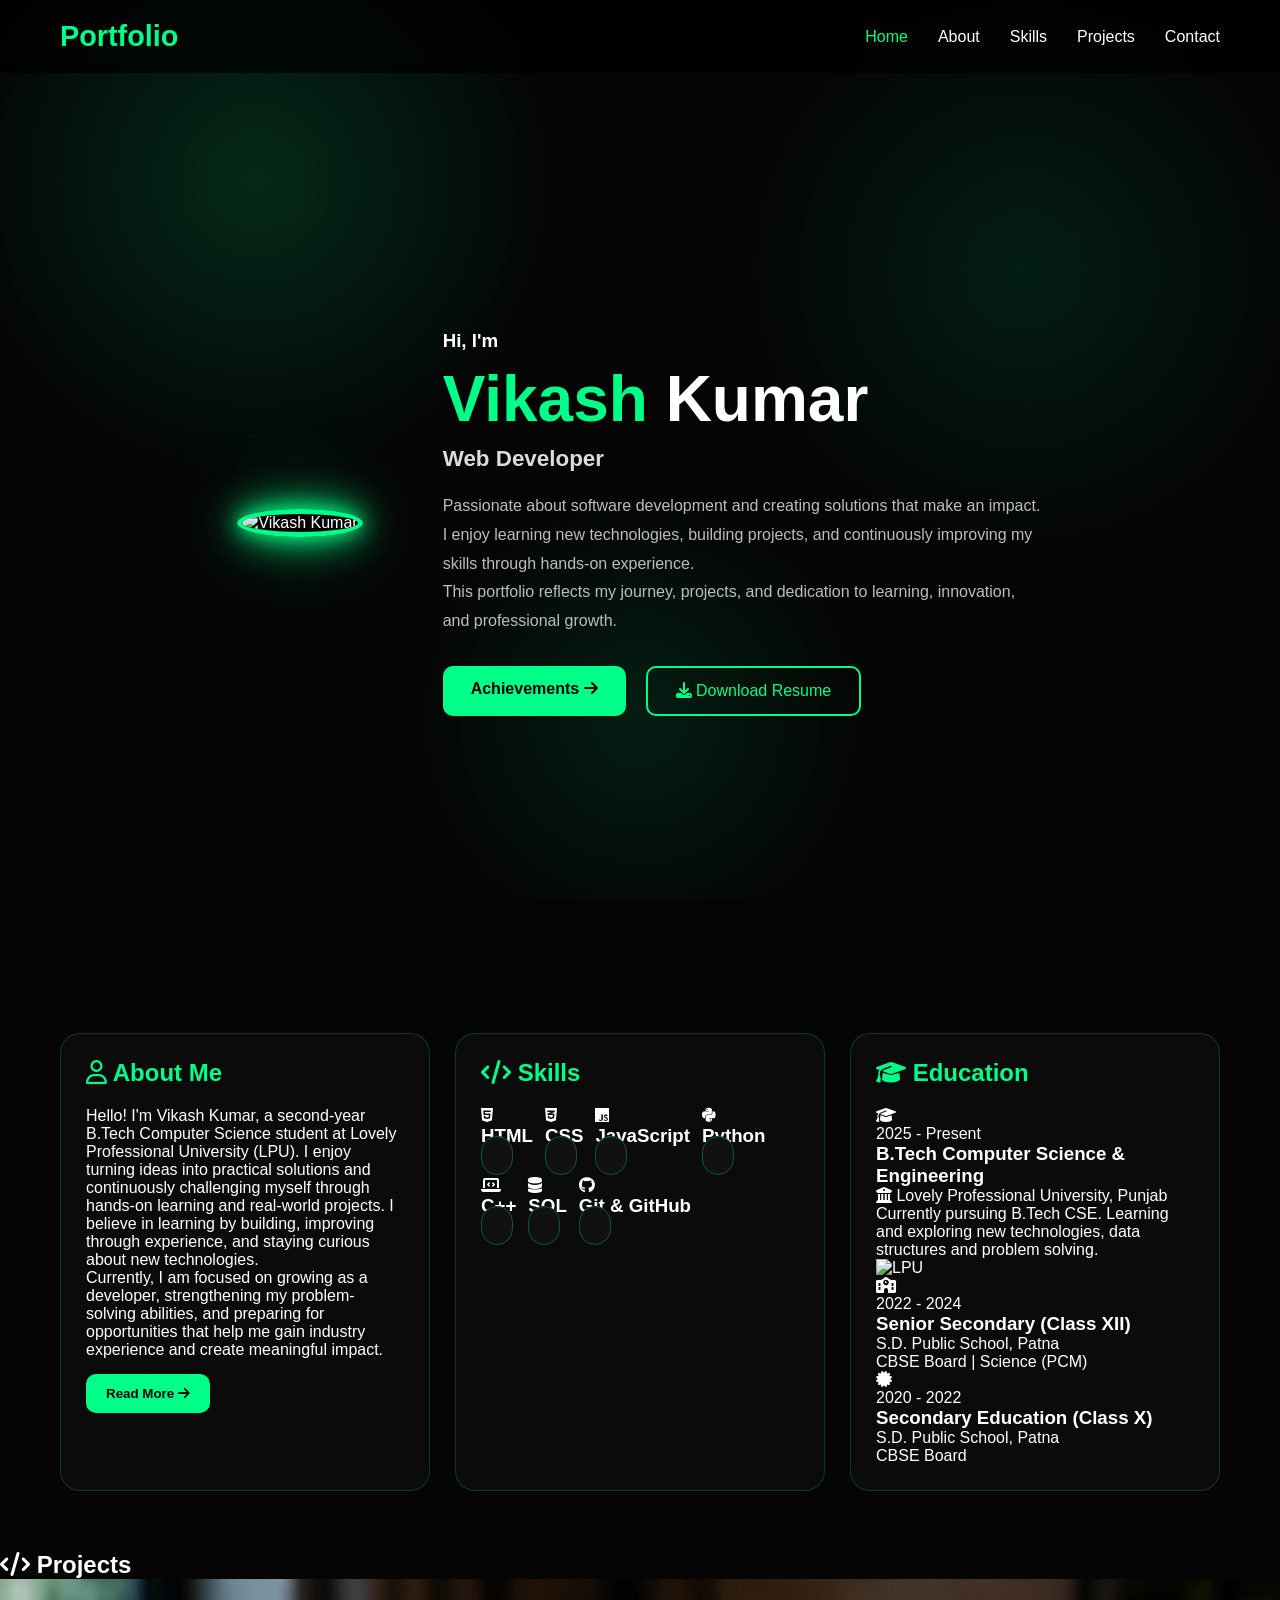
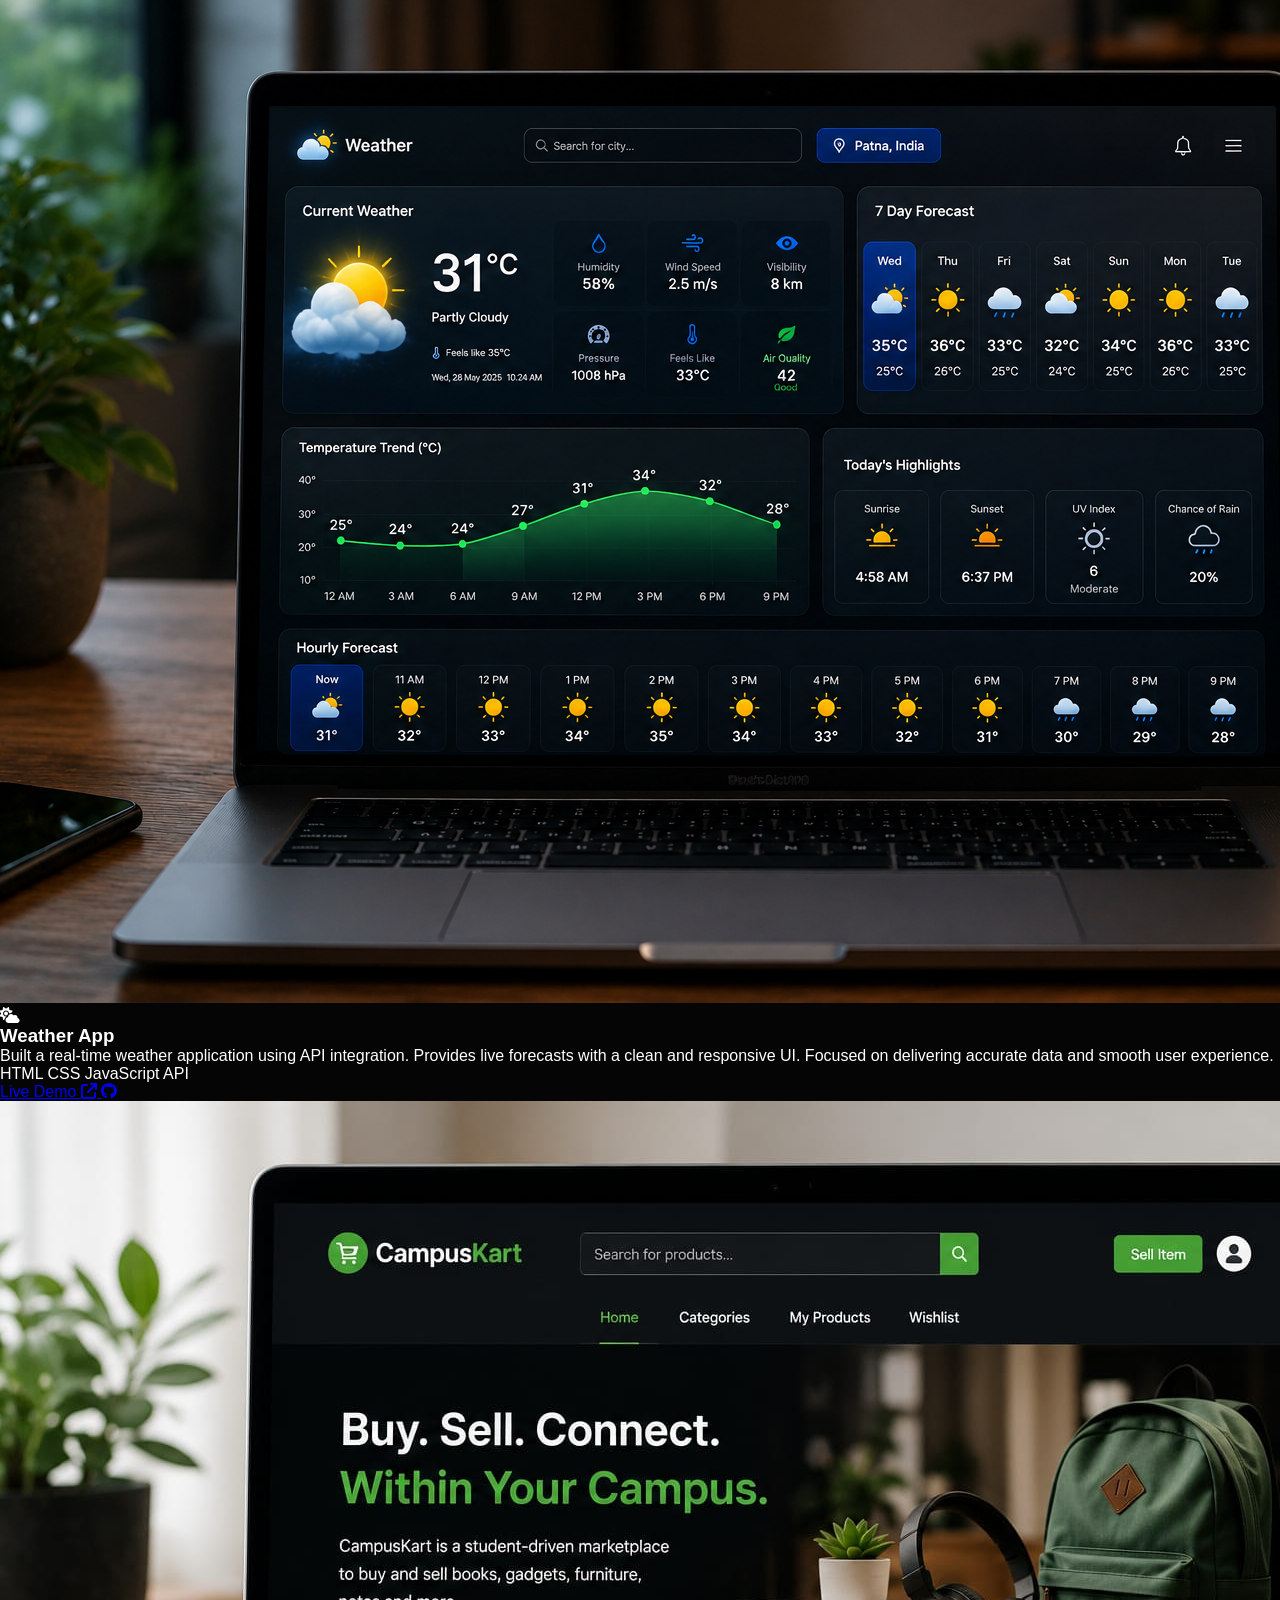
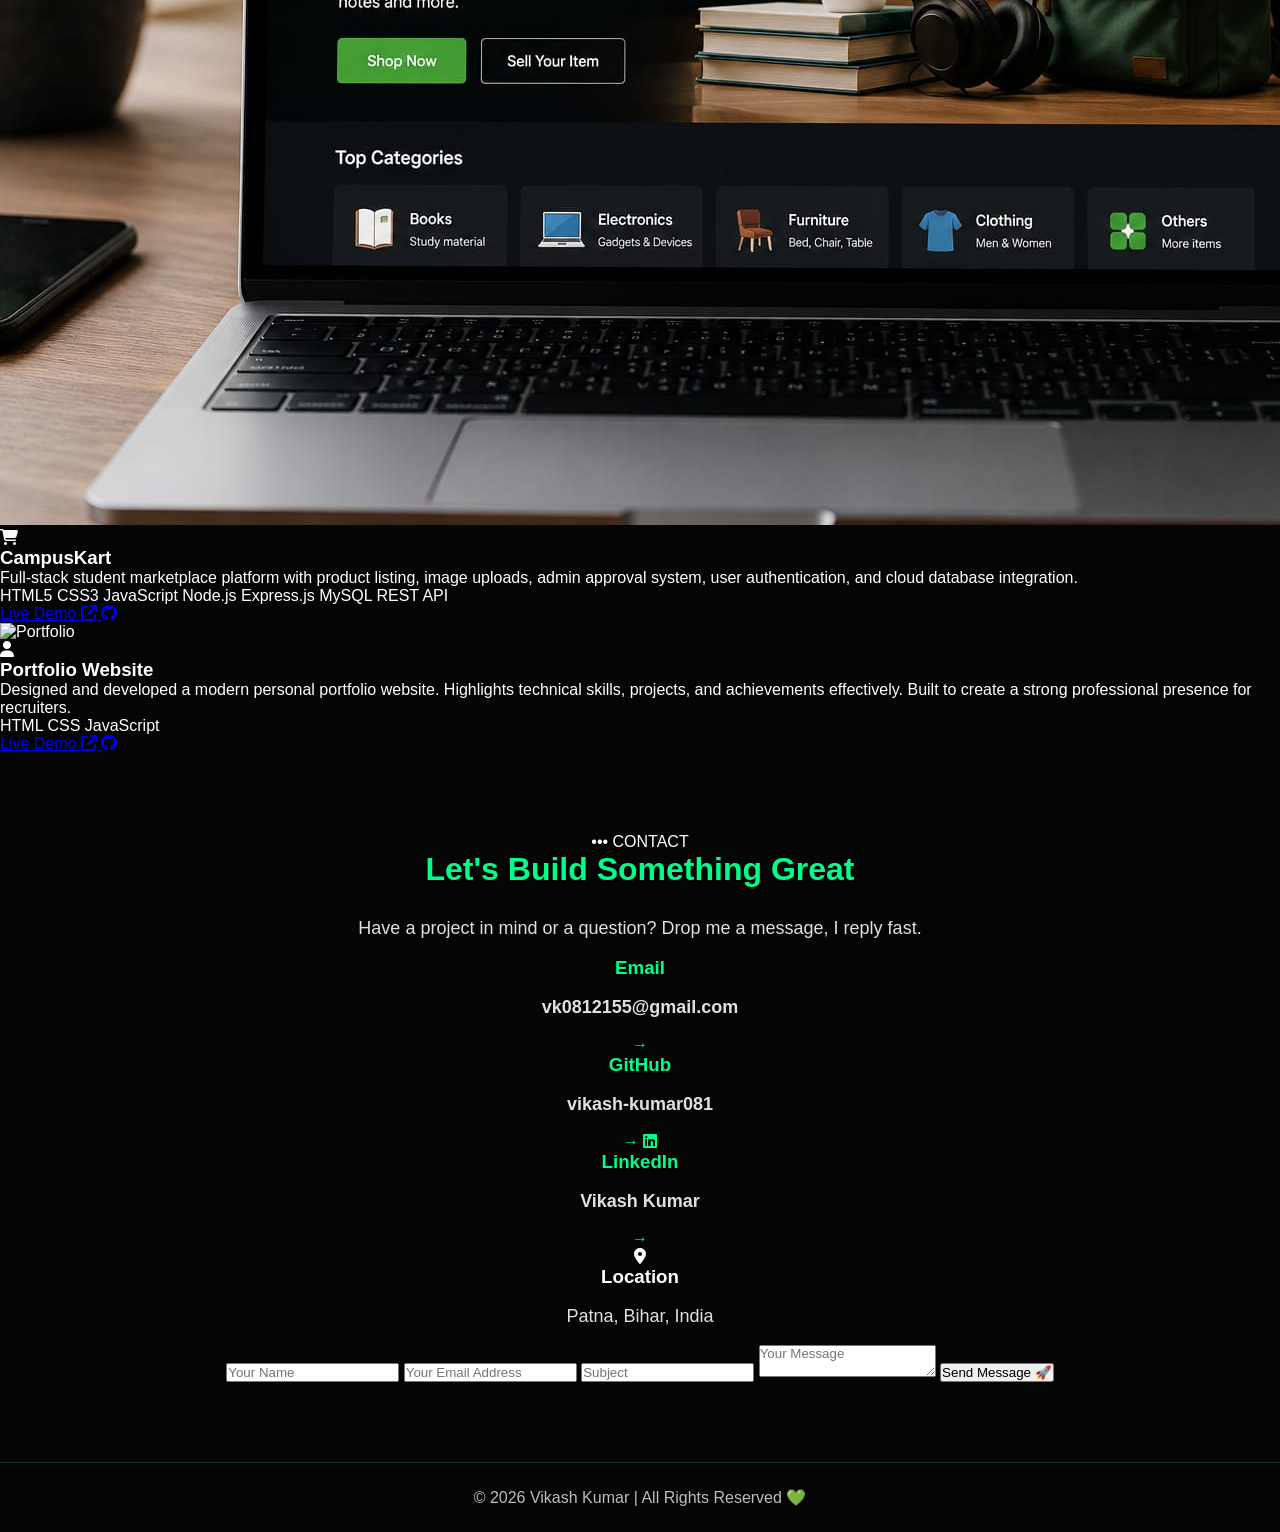
==== index.html @ d8530349 "Create index.html" ====
<!DOCTYPE html>
<html lang="en">
<head>
<meta charset="UTF-8">
<meta name="viewport" content="width=device-width, initial-scale=1.0">
<title>Vikash Kumar | Portfolio</title>

<link rel="stylesheet" href="style.css">

<link href="https://cdnjs.cloudflare.com/ajax/libs/font-awesome/6.5.1/css/all.min.css" rel="stylesheet">
</head>

<body>

<div class="particles"></div>

<!-- NAVBAR -->
<header>
    <nav class="navbar">
        <div class="logo">
            <span>Portfolio</span>
        </div>

        <ul class="nav-links">
            <li><a href="#home" >Home</a></li>
            <li><a href="#about">About</a></li>
            <li><a href="#skills">Skills</a></li>
            <li><a href="#projects">Projects</a></li>
            <li><a href="#contact">Contact</a></li>
        </ul>
    </nav>
</header>

<!-- HOME -->

<section id="home" class="hero">

    <div class="hero-image hidden"
         style="transition-delay:100ms;">
        <img src="profile..jpeg"
             alt="Vikash Kumar"
             onclick="openImage()">
    </div>

    <div class="hero-content">

        <h3 class="hidden">
            Hi, I'm
        </h3>

        <h1 class="hidden"
            style="transition-delay:200ms;">
            <span>Vikash</span> Kumar
        </h1>

        <h2 class="hidden"
            style="transition-delay:400ms;">
            B.Tech Student |
            Aspiring Software Developer
        </h2>

        <p class="hidden"
           style="transition-delay:600ms;">
            Passionate about software development and creating solutions that make an impact.
            I enjoy learning new technologies, building projects, and continuously improving
            my skills through hands-on experience.
        </p>
            <p class="hidden"
           style="transition-delay:600ms;">
            This portfolio reflects my journey, projects, and dedication to learning,
            innovation, and professional growth.
        </p>

        <div class="hero-btns hidden"
             style="transition-delay:900ms;">

            <a href="#Achievements"
               class="btn"
               onclick="openAchievement()">
                Achievements
                <i class="fa-solid fa-arrow-right"></i>
            </a>
            <a href="cv pel132.png"
   class="btn-outline"
   download>
    <i class="fa-solid fa-download"></i>
    Download Resume
            </a>

        </div>

    </div>

</section>
<!-- MAIN GRID -->
<section id="about" class="grid-section">

    <!-- ABOUT -->
   <div class="card hidden" 
     style="transition-delay:0.1s;">

        <h2>
            <i class="fa-regular fa-user"></i>
            About Me
        </h2>

   <p class="about-text">
Hello! I'm Vikash Kumar, a second-year B.Tech Computer Science
student at Lovely Professional University (LPU).

I enjoy turning ideas into practical solutions and continuously
challenging myself through hands-on learning and real-world
projects. I believe in learning by building, improving through
experience, and staying curious about new technologies.

<br>
Currently, I am focused on growing as a developer, strengthening
my problem-solving abilities, and preparing for opportunities
that help me gain industry experience and create meaningful impact.
</p>

        <button class="read-btn" onclick="openAbout()">
            Read More
            <i class="fa-solid fa-arrow-right"></i>
        </button>

    </div>

    <!-- SKILLS -->
<!-- SKILLS -->
<div class="card hidden skills-card"
     id="skills"
     style="transition-delay:0.4s;">

    <h2>
        <i class="fa-solid fa-code"></i>
        Skills
    </h2>

    <div class="skills-box">

        <!-- HTML -->
        <div class="skill-item">
            <div class="skill-icon html-icon">
                <i class="fab fa-html5"></i>
            </div>

            <div class="skill-info">
                <h3>HTML</h3>
            </div>

            <span class="skill-dot"></span>
        </div>


        <!-- CSS -->
        <div class="skill-item">
            <div class="skill-icon css-icon">
                <i class="fab fa-css3-alt"></i>
            </div>

            <div class="skill-info">
                <h3>CSS</h3>
            </div>

            <span class="skill-dot"></span>
        </div>


        <!-- JavaScript -->
        <div class="skill-item">
            <div class="skill-icon js-icon">
                <i class="fab fa-js"></i>
            </div>

            <div class="skill-info">
                <h3>JavaScript</h3>
            </div>

            <span class="skill-dot"></span>
        </div>


        <!-- Python -->
        <div class="skill-item">
            <div class="skill-icon python-icon">
                <i class="fab fa-python"></i>
            </div>

            <div class="skill-info">
                <h3>Python</h3>
            </div>

            <span class="skill-dot"></span>
        </div>


        <!-- C++ -->
        <div class="skill-item">
            <div class="skill-icon cpp-icon">
                <i class="fas fa-laptop-code"></i>
            </div>

            <div class="skill-info">
                <h3>C++</h3>
            </div>

            <span class="skill-dot"></span>
        </div>


        <!-- SQL -->
        <div class="skill-item">
            <div class="skill-icon sql-icon">
                <i class="fas fa-database"></i>
            </div>

            <div class="skill-info">
                <h3>SQL</h3>
            </div>

            <span class="skill-dot"></span>
        </div>


        <!-- Git & GitHub -->
        <div class="skill-item">
            <div class="skill-icon github-icon">
                <i class="fab fa-github"></i>
            </div>

            <div class="skill-info">
                <h3>Git & GitHub</h3>
               
            </div>

            <span class="skill-dot"></span>
        </div>

    </div>

</div>
 <div class="card hidden education-card"
     id="education"
     style="transition-delay:0.6s;">

    <h2>
        <i class="fa-solid fa-graduation-cap"></i>
        Education
    </h2>

    <div class="timeline">

        <div class="timeline-item">

            <div class="timeline-icon">
                <i class="fa-solid fa-graduation-cap"></i>
            </div>

            <div class="timeline-content">

                <span class="year-badge">2025 - Present</span>

                <div class="edu-top">

                    <div>
                        <h3>B.Tech Computer Science & Engineering</h3>
                            <p class="college lpu-college">
                            <i class="fa-solid fa-building-columns"></i>
                                     Lovely Professional University, Punjab
                             </p>
                       

                      <p class="edu-desc">
    Currently pursuing B.Tech CSE. Learning and exploring new technologies, data structures and problem solving.
</p>
                    </div>

                  <img src="logo lpu.jfif"
     alt="LPU"
     class="lpu-logo">
                </div>

            </div>

        </div>

        <div class="timeline-item">

            <div class="timeline-icon">
                <i class="fa-solid fa-school"></i>
            </div>

            <div class="timeline-content">

                <span class="year-badge">2022 - 2024</span>
                <h3>Senior Secondary (Class XII)</h3>

<p class="college">
    S.D. Public School, Patna
</p>

<p class="edu-desc">
    CBSE Board | Science (PCM)
</p>
               
            </div>

        </div>

        <div class="timeline-item">

            <div class="timeline-icon">
                <i class="fa-solid fa-certificate"></i>
            </div>

            <div class="timeline-content">

                <span class="year-badge">2020 - 2022</span>
<h3>Secondary Education (Class X)</h3>

<p class="college">
    S.D. Public School, Patna
</p>

<p class="edu-desc">
    CBSE Board
</p>
               
            </div>

        </div>

    </div>

</div>      
  
</section>

<!-- ABOUT POPUP -->
<div class="about-popup" id="aboutPopup">

    <div class="popup-content">

        <span class="close-btn" onclick="closeAbout()">
            &times;
        </span>

        <h2>About Me</h2>

     <p>
Beyond academics, I strongly believe that learning should
never stop. I enjoy exploring new ideas, understanding
different perspectives, and continuously working on my
personal and professional growth.

I see every challenge as an opportunity to learn something
new and improve myself. Whether it is learning a new concept,
working on a project, or solving a difficult problem, I try
to approach it with patience, dedication, and a positive mindset.

Apart from technical growth, I value discipline, teamwork,
adaptability, and effective communication. These qualities
help me work better with others and prepare me for real-world
professional environments.

In the coming years, I aim to gain industry experience,
contribute to impactful projects, and grow into a confident
Software Engineer who can create innovative solutions and
deliver value to people through technology.
</p>
    </div>

</div>
<!-- achivement popup -->
<div class="about-popup" id="achievementPopup">

    <div class="popup-content">

        <span class="close-btn" onclick="closeAchievement()">
            &times;
        </span>

        <h2>🏆 Achievements & Certifications</h2>
        <p>
             <a href="cirtificate/c++ programming.png" target="_blank">
                 🏆 C++ Programming Certificate
             </a>
        </p>
        
        <p>
            <a href="cirtificate/mock .png" target="_blank">
                ⏰ Time Management Certificate
            </a>
        </p>

        <p>
            <a href="cirtificate/c programming cirtificate.png" target="_blank">
                💻 C Programming Certificate
            </a>
        </p>
         <p>
            <a href="cirtificate/cyber security.png" target="_blank">
                🔐 Cyber Security Certificate
            </a>
        </p>

    </div>

</div>
<!-- ================= PROJECTS SECTION ================= -->

<section id="projects" class="premium-projects">

    <div class="project-header">
        <h2>
            <i class="fa-solid fa-code"></i>
            Projects
        </h2>
    </div>

    <div class="premium-grid">

        <!-- WEATHER APP -->

        <div class="premium-card hidden card-1">

            <div class="project-image">
                <img src="weather app image.png" alt="Weather App">
            </div>

            <div class="project-info">

                <div class="title-row">

                    <div class="title-left">

                        <div class="project-icon">
                            <i class="fa-solid fa-cloud-sun"></i>
                        </div>

                        <h3>Weather App</h3>

                    </div>

                </div>

     <p>
Built a real-time weather application using API integration.
Provides live forecasts with a clean and responsive UI.
Focused on delivering accurate data and smooth user experience.
</p>
                <div class="tech-tags">
                    <span>HTML</span>
                    <span>CSS</span>
                    <span>JavaScript</span>
                    <span>API</span>
                </div>
<div class="project-actions">

    <a href="https://vikash-kumar081.github.io/weather-app/"
       target="_blank"
       class="view-btn">
        Live Demo
        <i class="fa-solid fa-arrow-up-right-from-square"></i>
    </a>

    <a href="https://github.com/vikash-kumar081/weather-app"
       target="_blank"
       class="github-btn">
        <i class="fab fa-github"></i>
    </a>

</div>

            </div>

        </div>

        <!-- CAMPUSKART -->

        <div class="premium-card hidden card-2">

            <div class="project-image">
                <img src="campus cart thumbnal 3.jpeg" alt="CampusKart">
            </div>

            <div class="project-info">

                <div class="title-row">

                    <div class="title-left">

                        <div class="project-icon">
                            <i class="fa-solid fa-cart-shopping"></i>
                        </div>

                        <h3>CampusKart</h3>

                    </div>
                </div>

              <p>
Full-stack student marketplace platform with product listing,
image uploads, admin approval system, user authentication,
and cloud database integration.
</p>
            <div class="tech-tags">
    <span>HTML5</span>
    <span>CSS3</span>
    <span>JavaScript</span>
    <span>Node.js</span>
    <span>Express.js</span>
    <span>MySQL</span>
    <span>REST API</span>
   
</div>

               <div class="project-actions">

    <a href="https://campuskart2.onrender.com?utm_source=chatgpt.com"
       target="_blank"
       class="view-btn">

        Live Demo
        <i class="fa-solid fa-arrow-up-right-from-square"></i>

    </a>

    <a href="https://github.com/vikash-kumar081/CampusKart2.git"
       target="_blank"
       class="github-btn">

        <i class="fab fa-github"></i>

    </a>

</div>

            </div>

        </div>

        <!-- PORTFOLIO -->

        <div class="premium-card hidden card-3">

            <div class="project-image">
                <img src="portfolio website.jpeg"
                     alt="Portfolio">
            </div>

            <div class="project-info">

                <div class="title-row">

                    <div class="title-left">

                        <div class="project-icon">
                            <i class="fa-solid fa-user"></i>
                        </div>

                        <h3>Portfolio Website</h3>

                    </div>


                </div>
<p>
Designed and developed a modern personal portfolio website.
Highlights technical skills, projects, and achievements effectively.
Built to create a strong professional presence for recruiters.
</p>

                <div class="tech-tags">
                    <span>HTML</span>
                    <span>CSS</span>
                    <span>JavaScript</span>
                </div>
<div class="project-actions">

    <a href="https://vikash-kumar081.github.io/portfolio/"
       target="_blank"
       class="view-btn">
        Live Demo
        <i class="fa-solid fa-arrow-up-right-from-square"></i>
    </a>

    <a href="https://github.com/vikash-kumar081/portfolio"
       target="_blank"
       class="github-btn">
        <i class="fab fa-github"></i>
    </a>

</div>

            </div>

        </div>

    </div>

</section>

<!-- CONTACT -->
<section id="contact" class="hidden">

    <div class="contact-heading">
        <span>••• CONTACT</span>
        <h2>Let's Build <span>Something Great</span></h2>
        <p>
            Have a project in mind or a question?
            Drop me a message, I reply fast.
        </p>
    </div>

    <div class="contact-container">

        <div class="contact-info">

           <a href="mailto:vk0812155@gmail.com"
                class="contact-card hidden"
            style="transition-delay:0.1s;">
                <div>
                    <h3>Email</h3>
                    <p>vk0812155@gmail.com</p>
                </div>
                <span>→</span>
            </a>

           <a href="https://github.com/vikash-kumar081"
                target="_blank"
                class="contact-card hidden"
                    style="transition-delay:0.3s;">

                <div>
                    <h3>GitHub</h3>
                    <p>vikash-kumar081</p>
                </div>

                <span>→</span>

            </a>

            <a href="https://www.linkedin.com/in/vikash-kumar-716b4a37b"
                target="_blank"
                class="contact-card hidden"
                    style="transition-delay:0.5s;">

                <i class="fab fa-linkedin"></i>

                <div>
                    <h3>LinkedIn</h3>
                    <p>Vikash Kumar</p>
                </div>

                <span>→</span>

            </a>

         <div class="contact-card hidden"
            style="transition-delay:0.7s;">

                <i class="fas fa-location-dot"></i>

                <div>
                    <h3>Location</h3>
                    <p>Patna, Bihar, India</p>
                </div>

            </div>

        </div>

<form class="contact-form hidden"
      style="transition-delay:0.9s;"
      action="https://api.web3forms.com/submit"
      method="POST">

    <input type="hidden"
           name="access_key"
           value="c5e62e09-566a-462c-a292-d1e8403ce820">

    <input type="hidden"
           name="subject"
           value="New Portfolio Message">

    <input
        type="text"
        name="name"
        placeholder="Your Name"
        required>

    <input
        type="email"
        name="email"
        placeholder="Your Email Address"
        autocomplete="email"
        required>

    <input
        type="text"
        name="subject_line"
        placeholder="Subject">

    <textarea
        name="message"
        placeholder="Your Message"
        required></textarea>

    <button type="submit">
        Send Message 🚀
    </button>

</form>
    <!-- </div> -->

</section>
<footer>
    © 2026 Vikash Kumar | All Rights Reserved 💚
</footer>
<div id="imagePopup" class="image-popup">

    <span class="close-image" onclick="closeImage()">
        &times;
    </span>

    <img src="profile.jpeg" class="full-image">

</div>

<script src="script.js"></script>

</body>
</html>
---- style.css ----
*{
margin:0;
padding:0;
box-sizing:border-box;
scroll-behavior:smooth;
font-family:'Poppins',sans-serif;
}

body{
background:#050505;
color:white;
overflow-x:hidden;
}

/* BACKGROUND */

.particles{
position:fixed;
width:100%;
height:100%;
top:0;
left:0;
background:
radial-gradient(circle at 20% 20%,rgba(0,255,136,.15),transparent 25%),
radial-gradient(circle at 80% 30%,rgba(0,255,136,.1),transparent 25%),
radial-gradient(circle at 50% 80%,rgba(0,255,136,.1),transparent 25%);
z-index:-1;
}

/* NAVBAR */

header{
position:sticky;
top:0;
z-index:1000;
backdrop-filter:blur(10px);
background:rgba(0,0,0,.7);
}

.navbar{
max-width:1200px;
margin:auto;
display:flex;
justify-content:space-between;
align-items:center;
padding:20px;
}

.logo{
font-size:1.8rem;
font-weight:700;
}

.logo span{
color:#00ff88;
}

.nav-links{
display:flex;
list-style:none;
gap:30px;
}

.nav-links a{
text-decoration:none;
color:white;
font-weight:500;
transition:.3s;
}

.nav-links a:hover,
.nav-links .active{
color:#00ff88;
}

/* HERO */

.hero{
max-width:1200px;
margin:auto;
min-height:100vh;
display:flex;
justify-content:center;
align-items:center;
gap:80px;
padding:50px 20px;
}

.hero-image img{
width:320px;
height:320px;
object-fit:cover;
border-radius:50%;
border:5px solid #00ff88;

box-shadow:
0 0 20px #00ff88,
0 0 40px #00ff88,
0 0 80px rgba(0,255,136,.5);

animation:float 4s ease-in-out infinite;
}

@keyframes float{
0%,100%{
transform:translateY(0);
}
50%{
transform:translateY(-15px);
}
}

.hero-content h2{
font-size:1.2rem;
color:#bdbdbd;
}

.hero-content h1{
font-size:4rem;
margin:10px 0;
}

.hero-content h1 span{
color:#00ff88;
}

.hero-content h2{
font-size:1.4rem;
margin-bottom:20px;
color:#dcdcdc;
}

.hero-content p{
line-height:1.8;
color:#bdbdbd;
font-size: 1rem;
max-width:600px;
font-weight: 500;
}

/* BUTTONS */

.hero-btns{
margin-top:30px;
display:flex;
gap:20px;
flex-wrap:wrap;
}

.btn{
padding:14px 28px;
background:#00ff88;
color:black;
font-weight:600;
border-radius:10px;
text-decoration:none;
transition:.3s;
}

.btn:hover{
transform:translateY(-5px);
box-shadow:0 0 20px #00ff88;
}

.btn-outline{
padding:14px 28px;
border:2px solid #00ff88;
color:#00ff88;
border-radius:10px;
text-decoration:none;
transition:.3s;
}

.btn-outline:hover{
background:#00ff88;
color:black;
}

/* GRID SECTION */

.grid-section{
max-width:1200px;
margin:auto;
padding:60px 20px;
display:grid;
grid-template-columns:repeat(auto-fit,minmax(320px,1fr));
gap:25px;
}

.card{
background:#0b0b0b;
padding:25px;
border-radius:20px;
border:1px solid rgba(0,255,136,.2);
transition:.4s;
}

.card:hover{
transform:translateY(-8px);
border-color:#00ff88;
box-shadow:0 0 20px rgba(0,255,136,.3);
}

.card h2{
margin-bottom:20px;
color:#00ff88;
}

/* SKILLS */

.skills-box{
display:flex;
flex-wrap:wrap;
gap:12px;
}

.skills-box span{
padding:10px 15px;
background:#111;
border:1px solid rgba(0,255,136,.3);
border-radius:30px;
transition:0.3s;
cursor:pointer;
}

.skills-box span:hover{
background:#00ff88;
color:#000;
transform:translateY(-5px);
box-shadow:0 0 20px #00ff88;
}

/* PROJECTS */

.project-box{
display:flex;
flex-direction:column;
gap:20px;
}

.project{
padding:20px;
background:#111;
border-radius:15px;
}

.project h3{
margin-bottom:10px;
}

.project p{
color:#bdbdbd;
margin-bottom:15px;
}

.project a{
text-decoration:none;
color:#00ff88;
font-weight:600;
}

/* READ MORE BUTTON */

.read-btn{
margin-top:15px;
padding:12px 20px;
background:#00ff88;
border:none;
border-radius:10px;
cursor:pointer;
font-weight:600;
}

/* POPUP */

.about-popup{
display:none;
position:fixed;
top:0;
left:0;
width:100%;
height:100%;
background:rgba(0,0,0,.9);
justify-content:center;
align-items:center;
z-index:9999;
}

.popup-content{
width:90%;
max-width:700px;
background:#0b0b0b;
padding:40px;
border-radius:20px;
border:1px solid #00ff88;
position:relative;
}

.popup-content h2{
color:#00ff88;
margin-bottom:20px;
}

.popup-content p{
line-height:1.8;
color:#d0d0d0;
}

.close-btn{
position:absolute;
right:25px;
top:15px;
font-size:35px;
cursor:pointer;
color:#00ff88;
}

/* CONTACT */

#contact{
padding:80px 20px;
text-align:center;
}

#contact h2{
font-size:2rem;
margin-bottom:30px;
color:#00ff88;
}

.social-icons{
display:flex;
justify-content:center;
gap:30px;
}

.social-icons a{
width:65px;
height:65px;
display:flex;
align-items:center;
justify-content:center;
border-radius:50%;
font-size:28px;
text-decoration:none;
color:#00ff88;
border:2px solid #00ff88;
transition:.3s;
}

.social-icons a:hover{
background:#00ff88;
color:black;
transform:translateY(-8px);
box-shadow:0 0 25px #00ff88;
}

/* FOOTER */

footer{
padding:25px;
text-align:center;
border-top:1px solid rgba(0,255,136,.2);
color:#bdbdbd;
}

/* RESPONSIVE */

@media(max-width:900px){

.hero{
flex-direction:column;
text-align:center;
}

.hero-content h1{
font-size:3rem;
}

.hero-image img{
width:250px;
height:250px;
}

.navbar{
flex-direction:column;
gap:15px;
}

.nav-links{
flex-wrap:wrap;
justify-content:center;
}
}
#contact{
text-align:center;
padding:80px 20px;
}

#contact h2{
color:#00ff88;
margin-bottom:30px;
font-size:2rem;
}

#contact p{
margin:18px 0;
font-size:18px;
color:#e0e0e0;
}

#contact a{
color:#00ff88;
text-decoration:none;
font-weight:600;
transition:0.3s;
}

#contact a:hover{
color:#fff;
text-shadow:
0 0 10px #00ff88,
0 0 20px #00ff88;
}
.hero-image img{
cursor:pointer;
}
.image-popup{
display:none;
position:fixed;
top:0;
left:0;
width:100%;
height:100%;
background:rgba(0,0,0,0.95);
justify-content:center;
align-items:center;
z-index:99999;
}

.full-image{
max-width:90%;
max-height:90%;
border-radius:15px;
border:3px solid #00ff88;
box-shadow:0 0 30px #00ff88;
}

.close-image{
position:absolute;
top:20px;
right:40px;
font-size:50px;
color:#00ff88;
cursor:pointer;
}
.hidden{
    opacity: 0;
    transform: translateY(60px);
    transition: all 1.5s ease;
}

.show{
    opacity: 1;
    transform: translateY(0);
}

.hero-image.hidden{
    transform: translateX(-60px);
}

.hero-image.show{
    transform: translateX(0);
}
@media (max-width: 768px) {

    .navbar{
        display: flex;
        flex-direction: row !important;
        justify-content: space-between;
        align-items: center;
    }

    .logo{
        margin: 0;
    }

    .nav-links{
        display: flex;
        flex-direction: row !important;
        flex-wrap: nowrap;
        gap: 6px;
        margin: 0;
        padding: 0;
    }

    .nav-links a{
        font-size: 0.9rem;
    }
   /* hello */
    .logo span{
        font-size: 1rem; /* pehle 1.2rem tha */
        white-space: nowrap;
    }

}
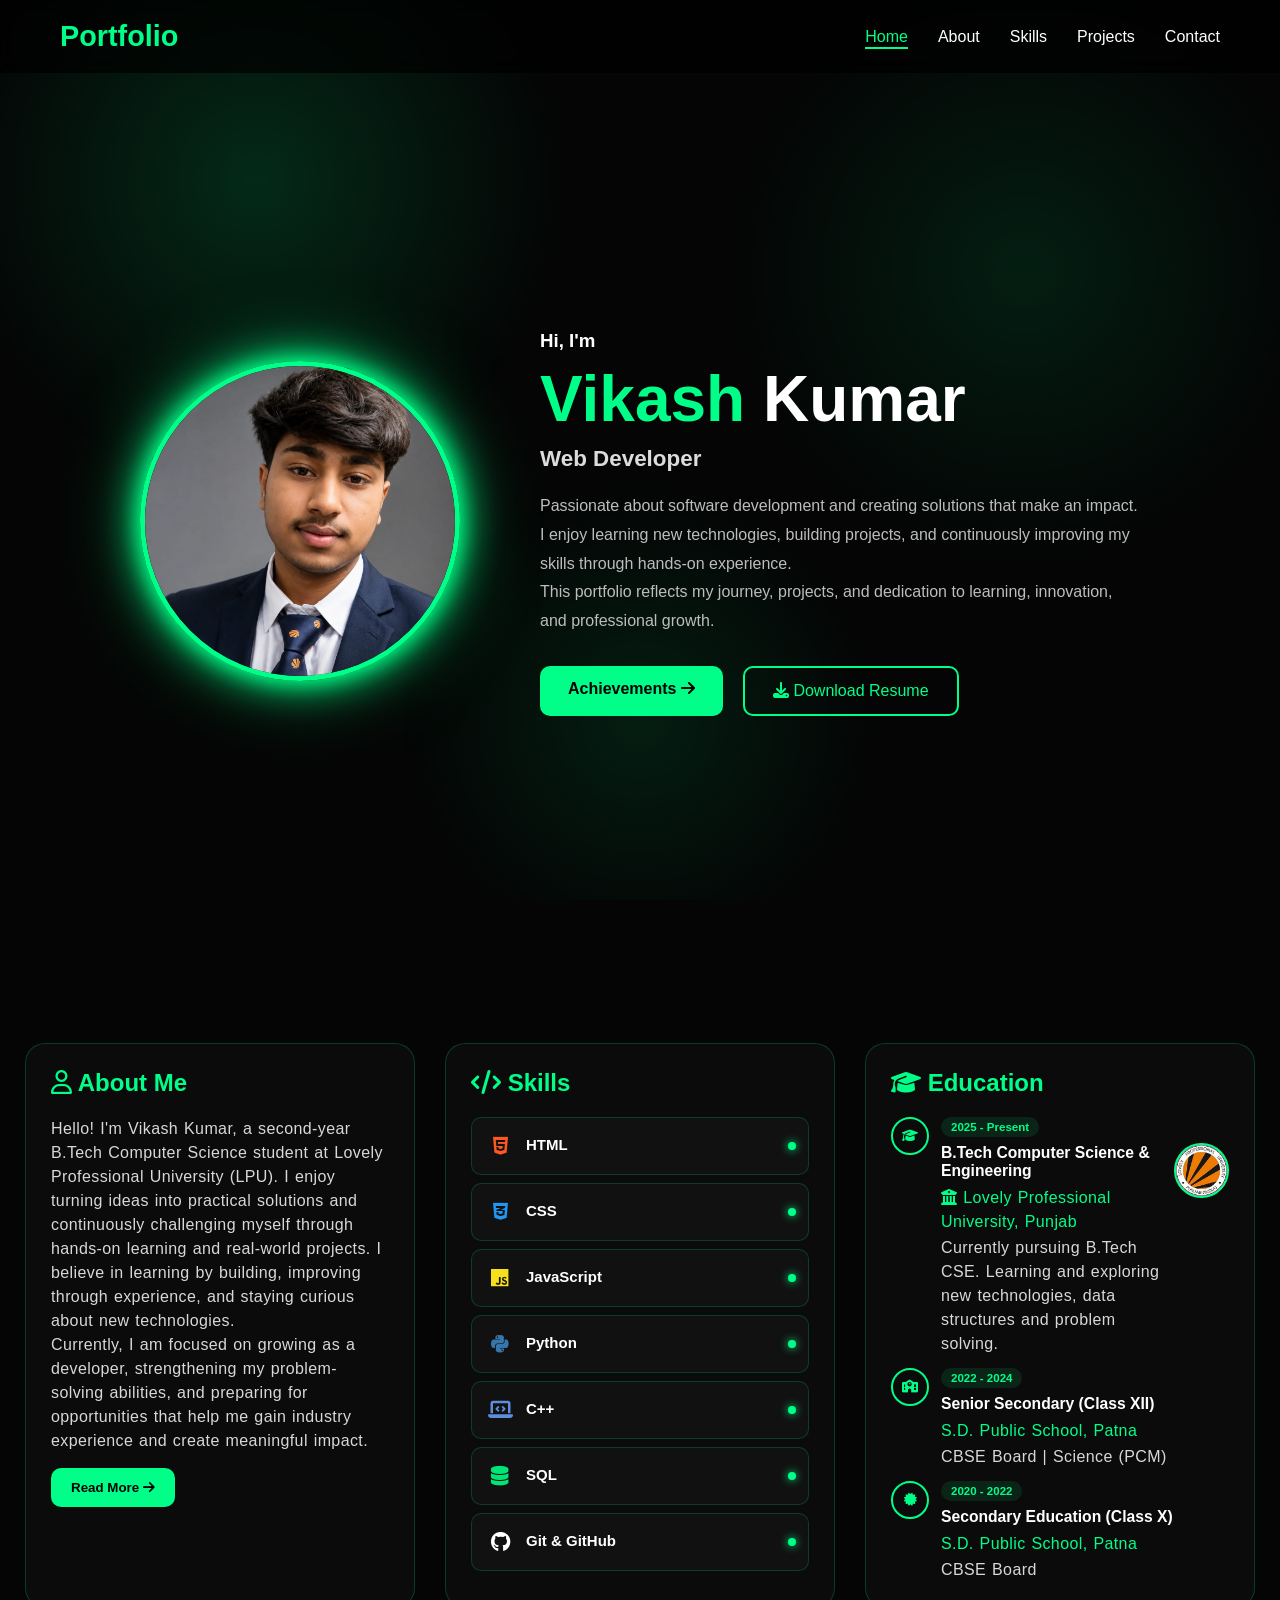
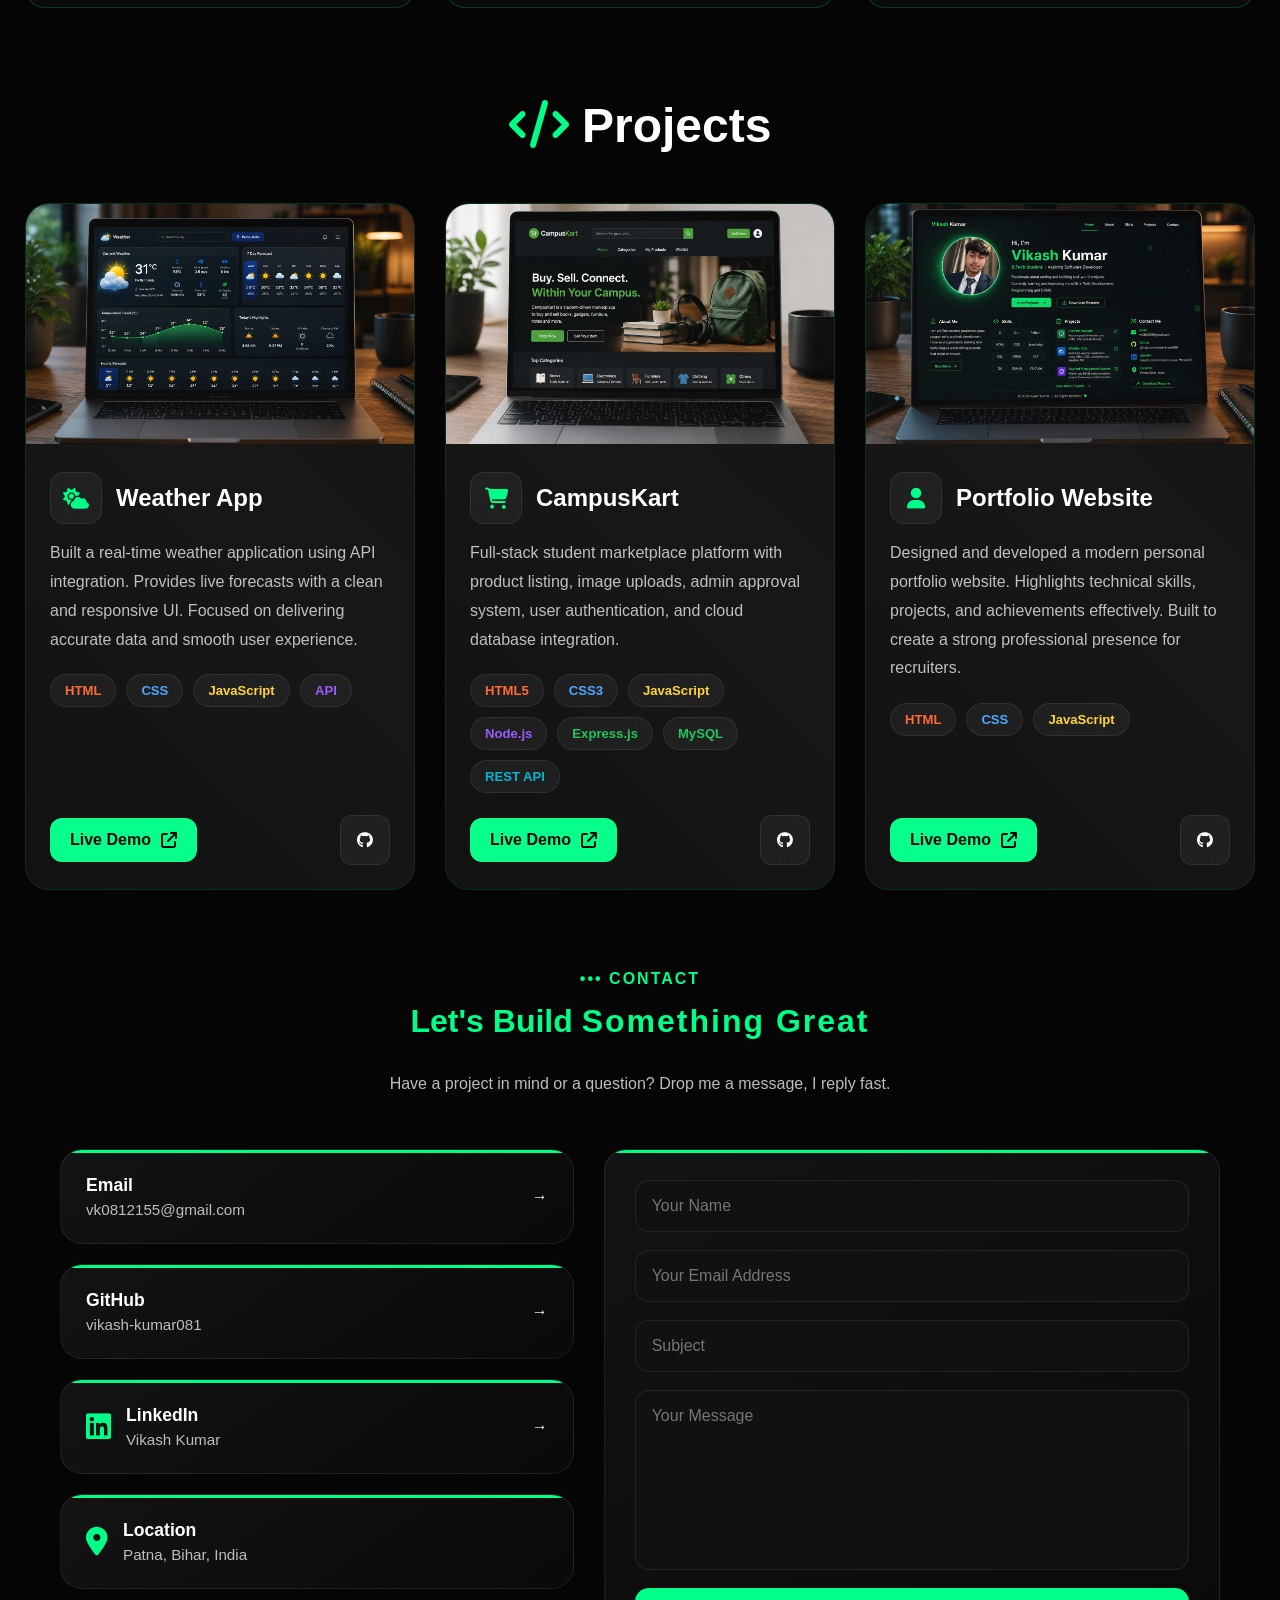
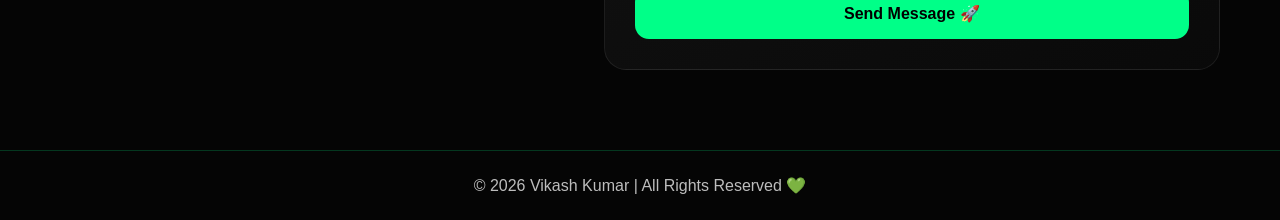
==== commit b009191a: "Update index.html" ====
--- a/index.html
+++ b/index.html
@@ -80,7 +80,7 @@
                 Achievements
                 <i class="fa-solid fa-arrow-right"></i>
             </a>
-            <a href="cv pel132.png"
+            <a href="cv pel132.jpg"
    class="btn-outline"
    download>
     <i class="fa-solid fa-download"></i>
--- a/style.css
+++ b/style.css
@@ -11,7 +11,6 @@
 color:white;
 overflow-x:hidden;
 }
-
 /* BACKGROUND */
 
 .particles{
@@ -26,7 +25,6 @@
 radial-gradient(circle at 50% 80%,rgba(0,255,136,.1),transparent 25%);
 z-index:-1;
 }
-
 /* NAVBAR */
 
 header{
@@ -57,22 +55,51 @@
 
 .nav-links{
 display:flex;
+gap:30px;
 list-style:none;
-gap:30px;
+margin:0;
+padding:0;
+}
+
+.nav-links li{
+list-style:none;
 }
 
 .nav-links a{
+position:relative;
 text-decoration:none;
 color:white;
 font-weight:500;
 transition:.3s;
 }
 
-.nav-links a:hover,
-.nav-links .active{
+.nav-links a::after{
+content:"";
+position:absolute;
+left:0;
+bottom:-4px;
+width:0;
+height:2px;
+background:#00ff88;
+transition:width .3s ease;
+}
+
+.nav-links a:hover{
 color:#00ff88;
 }
 
+.nav-links a:hover::after{
+width:100%;
+}
+
+.nav-links a.active{
+color:#00ff88 !important;
+}
+
+.nav-links a.active::after{
+width:100% !important;
+background:#00ff88;
+}
 /* HERO */
 
 .hero{
@@ -83,7 +110,7 @@
 justify-content:center;
 align-items:center;
 gap:80px;
-padding:50px 20px;
+margin-bottom: 10px;
 }
 
 .hero-image img{
@@ -179,12 +206,12 @@
 /* GRID SECTION */
 
 .grid-section{
-max-width:1200px;
-margin:auto;
-padding:60px 20px;
-display:grid;
-grid-template-columns:repeat(auto-fit,minmax(320px,1fr));
-gap:25px;
+    max-width:1315px;
+    margin:auto;
+    padding:60px 25px;
+    display:grid;
+    grid-template-columns:repeat(3,1fr);
+    gap:30px;
 }
 
 .card{
@@ -194,7 +221,8 @@
 border:1px solid rgba(0,255,136,.2);
 transition:.4s;
 }
-
+.cards-container{
+margin-top: 80px;}
 .card:hover{
 transform:translateY(-8px);
 border-color:#00ff88;
@@ -210,27 +238,46 @@
 
 .skills-box{
 display:flex;
-flex-wrap:wrap;
-gap:12px;
-}
-
-.skills-box span{
-padding:10px 15px;
-background:#111;
-border:1px solid rgba(0,255,136,.3);
-border-radius:30px;
-transition:0.3s;
-cursor:pointer;
-}
-
-.skills-box span:hover{
-background:#00ff88;
-color:#000;
-transform:translateY(-5px);
-box-shadow:0 0 20px #00ff88;
-}
-
-/* PROJECTS */
+flex-direction:column;
+gap:15px;
+margin-top:15px;
+}
+
+.skill span{
+display:flex;
+align-items:center;
+gap:10px;
+font-size:15px;
+font-weight:600;
+margin-bottom:6px;
+color:white;
+}
+
+.skill i{
+color:#00ff88;
+font-size:18px;
+}
+
+.bar{
+width:100%;
+height:8px;
+background:#222;
+border-radius:20px;
+overflow:hidden;
+}
+
+.fill{
+height:100%;
+width:0;
+
+background:linear-gradient(90deg,#ffffff,#00ff88);
+box-shadow:0 0 10px rgba(255,255,255,.2);
+border-radius:20px;
+box-shadow:0 0 10px #00ff88;
+transition:width 2s ease;
+}
+
+PROJECTS
 
 .project-box{
 display:flex;
@@ -260,7 +307,6 @@
 }
 
 /* READ MORE BUTTON */
-
 .read-btn{
 margin-top:15px;
 padding:12px 20px;
@@ -270,7 +316,6 @@
 cursor:pointer;
 font-weight:600;
 }
-
 /* POPUP */
 
 .about-popup{
@@ -284,11 +329,14 @@
 justify-content:center;
 align-items:center;
 z-index:9999;
+padding:20px;
 }
 
 .popup-content{
 width:90%;
 max-width:700px;
+max-height:85vh;
+overflow-y:auto;
 background:#0b0b0b;
 padding:40px;
 border-radius:20px;
@@ -317,10 +365,6 @@
 
 /* CONTACT */
 
-#contact{
-padding:80px 20px;
-text-align:center;
-}
 
 #contact h2{
 font-size:2rem;
@@ -371,6 +415,9 @@
 .hero{
 flex-direction:column;
 text-align:center;
+min-height:auto;
+padding:40px 20px 10px;
+gap:30px;
 }
 
 .hero-content h1{
@@ -381,46 +428,213 @@
 width:250px;
 height:250px;
 }
-
-.navbar{
+}
+
+/* ================= CONTACT SECTION ================= */
+
+#contact{
+max-width:1200px;
+margin:auto;
+padding:0px 20px 80px;
+}
+
+.contact-heading{
+text-align:center;
+margin-bottom:50px;
+}
+
+.contact-heading span{
+color:#00ff88;
+font-weight:600;
+letter-spacing:2px;
+}
+
+.contact-heading h2{
+font-size:3rem;
+margin:15px 0;
+font-weight:700;
+}
+
+.contact-heading h2 span{
+color:#00ff88;
+}
+
+.contact-heading p{
+color:#bdbdbd;
+max-width:600px;
+margin:auto;
+line-height:1.8;
+}
+
+.contact-container{
+display:grid;
+grid-template-columns:1fr 1.2fr;
+gap:30px;
+align-items:start;
+}
+
+/* ================= CONTACT INFO ================= */
+
+.contact-info{
+display:flex;
 flex-direction:column;
-gap:15px;
-}
-
-.nav-links{
-flex-wrap:wrap;
-justify-content:center;
-}
-}
-#contact{
-text-align:center;
-padding:80px 20px;
-}
-
-#contact h2{
+gap:20px;
+}
+
+.contact-card{
+opacity:0;
+animation-fill-mode:forwards;
+background:linear-gradient(
+145deg,
+rgba(20,20,20,.95),
+rgba(10,10,10,.95)
+);
+border:1px solid rgba(255,255,255,.08);
+border-radius:22px;
+padding:25px;
+display:flex;
+align-items:center;
+justify-content:space-between;
+color:white;
+text-decoration:none;
+transition:.4s ease;
+backdrop-filter:blur(12px);
+position:relative;
+overflow:hidden;
+}
+
+.contact-card::before{
+content:"";
+position:absolute;
+top:0;
+left:0;
+width:100%;
+height:3px;
+background:#00ff88;
+}
+
+.contact-card:hover{
+
+transform:translateX(12px) scale(1.02);
+border-color:#00ff88;
+
+box-shadow:
+0 10px 30px rgba(0,255,136,.18);
+}
+
+.contact-card i{
+font-size:1.8rem;
 color:#00ff88;
-margin-bottom:30px;
+margin-right:15px;
+}
+
+.contact-card div{
+flex:1;
+}
+
+.contact-card h3{
+margin-bottom:5px;
+font-size:1.1rem;
+}
+
+.contact-card p{
+color:#bdbdbd;
+font-size:.95rem;
+}
+
+/* ================= CONTACT FORM ================= */
+
+.contact-form{
+
+background:linear-gradient(
+145deg,
+rgba(20,20,20,.95),
+rgba(10,10,10,.95)
+);
+
+border:1px solid rgba(255,255,255,.08);
+border-radius:22px;
+padding:30px;
+display:flex;
+flex-direction:column;
+gap:18px;
+backdrop-filter:blur(12px);
+position:relative;
+overflow:hidden;
+}
+
+.contact-form::before{
+content:"";
+position:absolute;
+top:0;
+left:0;
+width:100%;
+height:3px;
+background:#00ff88;
+}
+
+.contact-form input,
+.contact-form textarea{
+background:#111;
+border:1px solid rgba(255,255,255,.08);
+padding:16px;
+border-radius:14px;
+outline:none;
+color:white;
+font-size:1rem;
+transition:.3s;
+}
+
+.contact-form input:focus,
+.contact-form textarea:focus{
+border-color:#00ff88;
+box-shadow:0 0 15px rgba(0,255,136,.25);
+}
+
+.contact-form textarea{
+height:180px;
+resize:none;
+}
+
+.contact-form button{
+padding:16px;
+border:none;
+border-radius:14px;
+background:#00ff88;
+color:black;
+font-weight:700;
+font-size:1rem;
+cursor:pointer;
+transition:.3s;
+}
+
+.contact-form button:hover{
+transform:translateY(-4px);
+
+box-shadow:0 0 25px #00ff88;
+}
+
+/* ================= MOBILE ================= */
+
+@media(max-width:768px){
+
+.contact-heading h2{
 font-size:2rem;
 }
 
-#contact p{
-margin:18px 0;
-font-size:18px;
-color:#e0e0e0;
-}
-
-#contact a{
-color:#00ff88;
-text-decoration:none;
-font-weight:600;
-transition:0.3s;
-}
-
-#contact a:hover{
-color:#fff;
-text-shadow:
-0 0 10px #00ff88,
-0 0 20px #00ff88;
+.contact-container{
+grid-template-columns:1fr;
+gap:20px;
+}
+
+.contact-card{
+padding:20px;
+}
+
+.contact-form{
+padding:20px;
+}
+
 }
 .hero-image img{
 cursor:pointer;
@@ -455,14 +669,14 @@
 cursor:pointer;
 }
 .hidden{
-    opacity: 0;
-    transform: translateY(60px);
-    transition: all 1.5s ease;
+opacity:0;
+transform:translateX(-80px);
+transition:all 0.8s ease;
 }
 
 .show{
-    opacity: 1;
-    transform: translateY(0);
+opacity:1;
+transform:translateX(0);
 }
 
 .hero-image.hidden{
@@ -479,28 +693,715 @@
         flex-direction: row !important;
         justify-content: space-between;
         align-items: center;
+         padding:12px 10px;
+        gap:0;
     }
 
     .logo{
         margin: 0;
+        font-size:1rem;
+        white-space:nowrap;
     }
 
     .nav-links{
         display: flex;
         flex-direction: row !important;
         flex-wrap: nowrap;
-        gap: 6px;
+        gap:10px;
         margin: 0;
         padding: 0;
     }
 
     .nav-links a{
-        font-size: 0.9rem;
+        font-size: 0.85rem;
     }
-   /* hello */
+ 
     .logo span{
         font-size: 1rem; /* pehle 1.2rem tha */
         white-space: nowrap;
     }
-
-}
+    .popup-content{
+    width:95%;
+    max-height:80vh;
+    padding:25px 20px;
+}
+
+    .close-btn{
+    top:10px;
+    right:15px;
+    font-size:30px;
+    position:sticky;
+}
+}
+/* ================= PROJECT SECTION ================= */
+
+.premium-projects{
+    max-width:1335px;
+    margin:30px auto;
+    padding:0 25px;
+}
+.project-header{
+    text-align:center;
+    margin-bottom:50px;
+}
+
+.project-header h2{
+    font-size:3rem;
+    color:#fff;
+}
+
+.project-header i{
+    color:#00ff88;
+}
+
+/* GRID */
+
+.premium-grid{
+    display:grid;
+    grid-template-columns:repeat(auto-fit,minmax(340px,1fr));
+    gap:30px;
+}
+
+/* CARD */
+
+.premium-card{
+    background:#0b0b0b;
+    border:1px solid rgba(0,255,136,.15);
+    border-radius:24px;
+    overflow:hidden;
+    position:relative;
+    transition:.2s;
+}
+
+.premium-card::before{
+    content:"";
+    position:absolute;
+    top:-100%;
+    left:-100%;
+    width:250%;
+    height:250%;
+
+    background:
+    linear-gradient(
+        45deg,
+        transparent,
+        rgba(255,255,255,.05),
+        transparent
+    );
+
+    transition:1s;
+}
+
+.premium-card:hover::before{
+    top:100%;
+    left:100%;
+}
+
+.premium-card:hover{
+    transform:translateY(-12px);
+    border-color:#00ff88;
+
+    box-shadow:
+    0 0 20px rgba(0,255,136,.25),
+    0 0 40px rgba(0,255,136,.15);
+}
+
+/* IMAGE */
+
+.project-image{
+    overflow:hidden;
+}.timeline-content h3{
+    margin:8px;
+}
+.project-image img{
+    width:100%;
+    height:240px;
+    object-fit:cover;
+    transition:.6s;
+}
+
+.premium-card:hover img{
+    transform:scale(1.08);
+}
+
+/* CONTENT */
+
+.project-info{
+    padding:24px;
+}
+
+/* ICON */
+
+.project-icon{
+
+    width:52px;
+    height:52px;
+
+    display:flex;
+    align-items:center;
+    justify-content:center;
+
+    flex-shrink:0;
+
+    border-radius:14px;
+
+    background:rgba(255,255,255,.05);
+
+    backdrop-filter:blur(12px);
+
+    border:1px solid rgba(255,255,255,.08);
+
+    color:#00ff88;
+
+    font-size:1.3rem;
+
+    margin-bottom:0;
+
+    transition:.3s;
+}
+.premium-card:hover .project-icon{
+
+    background:rgba(0,255,136,.1);
+
+    border-color:rgba(0,255,136,.3);
+
+    transform:scale(1.08);
+}
+
+/* TITLE */
+
+.title-row{
+    display:flex;
+    justify-content:space-between;
+    align-items:center;
+    margin-bottom:15px;
+}
+
+.title-left h3{
+    margin:0;
+    font-size:1.5rem;
+    color:#fff;
+}
+.title-left{
+    display:flex;
+    align-items:center;
+    gap:14px;
+}
+
+/* GITHUB */
+
+.github-btn{
+    width:46px;
+    height:46px;
+    display:flex;
+    align-items:center;
+    justify-content:center;
+    border-radius:12px;
+    background:rgba(255,255,255,.05);
+    backdrop-filter:blur(12px);
+    border:1px solid rgba(255,255,255,.08);
+    color:white;
+    text-decoration:none;
+    transition:.3s;
+}
+.github-btn:hover{
+    transform:translateY(-2px);
+    border-color:#00ff88;
+    color:#00ff88;
+    box-shadow:0 0 12px rgba(0,255,136,.25);
+}
+/* DESCRIPTION */
+
+.project-info p{
+    color:#bdbdbd;
+    line-height:1.8;
+    margin-bottom:20px;
+}
+
+/* TECH TAGS */
+
+.tech-tags{
+    display:flex;
+    flex-wrap:wrap;
+    gap:10px;
+    margin-bottom:22px;
+}
+
+.tech-tags span{
+    padding:8px 14px;
+    border-radius:50px;
+    font-size:.82rem;
+    font-weight:600;
+    transition:.3s;
+}
+/* COLORS */
+.tech-tags span{
+    padding:8px 14px;
+    border-radius:50px;
+    background:rgba(255,255,255,.05);
+    backdrop-filter:blur(12px);
+    border:1px solid rgba(255,255,255,.08);
+    font-size:.82rem;
+    font-weight:600;
+}
+.tech-tags span:nth-child(1){
+    color:#ff6b35; /* HTML */
+}
+
+.tech-tags span:nth-child(2){
+    color:#4da6ff; /* CSS */
+}
+
+.tech-tags span:nth-child(3){
+    color:#ffd43b; /* JS */
+}
+
+.tech-tags span:nth-child(4){
+    color:#9b5cff; /* API / Node */
+}
+
+.tech-tags span:nth-child(5){
+    color:#22c55e; /* MySQL */
+}
+.tech-tags span:nth-child(6){
+    color:#22c55e; /* MySQL */
+}
+
+.tech-tags span:nth-child(7){
+    color:#06b6d4; /* REST API */
+}
+
+.tech-tags span:nth-child(8){
+    color:#f97316; /* Multer */
+}
+
+.tech-tags span:nth-child(9){
+    color:#ef4444; /* Render */
+}
+
+.tech-tags span:nth-child(10){
+    color:#ffffff; /* GitHub */
+}
+/* LIVE BUTTON */
+
+.view-btn{
+    display:inline-flex;
+    align-items:center;
+    gap:10px;
+    padding:13px 20px;
+    border-radius:12px;
+    text-decoration:none;
+    background:#00ff88;
+    color:black;
+    font-weight:700;
+    transition:.4s;
+}
+
+.view-btn:hover{
+    transform:translateY(-4px);
+    box-shadow:
+    0 0 20px #00ff88;
+}
+
+/* STAGGER */
+
+.card-1{
+    transition-delay:.2s;
+}
+.card-2{
+    transition-delay:.5s;
+}
+.card-3{
+    transition-delay:.8s;
+}
+/* MOBILE */
+
+@media(max-width:768px){
+
+    .project-header h2{
+        font-size:2rem;
+    }
+
+    .project-image img{
+        height:200px;
+    }
+
+}
+.skill-card{
+    transition:.3s;
+}
+
+.skill-card:hover{
+    transform:translateY(-8px);
+    border-color:#00ff88;
+
+    box-shadow:
+    0 0 20px rgba(0,255,136,.25),
+    0 0 40px rgba(0,255,136,.15);
+}
+.title-left{
+    display:flex;
+    align-items:center;
+    gap:14px;
+}
+.project-actions{
+    display:flex;
+    align-items:center;
+    width:100%;
+    margin-top:15px;
+}
+
+.project-actions .github-btn{
+    margin-left:auto;
+    width:50px;
+    height:50px;
+}
+#about p{
+    color:#d8d8d8;
+    font-size:1rem;
+    line-height:1.5;
+    letter-spacing:0.4px;
+    word-spacing:1px;
+    text-align:left;
+    margin-top:15px;
+     font-weight:400; 
+}
+
+.premium-card{
+    display:flex;
+    flex-direction:column;
+    height:100%;
+}
+
+.project-info{
+    display:flex;
+    flex-direction:column;
+    flex:1;
+}
+
+.project-actions{
+    margin-top:auto;
+    display:flex;
+    justify-content:space-between;
+    align-items:center;
+}
+#contact{
+    margin-top: 80px;
+}
+.education-card{
+    position:relative;
+}
+
+.timeline{
+    position:relative;
+    display:flex;
+    flex-direction:column;
+    gap:25px;
+}
+
+.timeline-item{
+    display:flex;
+    gap:18px;
+    position:relative;
+}
+.timeline-icon{
+    width:38px;
+    height:38px;
+    min-width:38px;
+    font-size:.8rem;
+    border-radius:50%;
+    display:flex;
+    align-items:center;
+    justify-content:center;
+    border:2px solid #00ff88;
+    color:#00ff88;
+    background:#0b0b0b;
+    transition:.3s;
+}
+
+.year-badge{
+    display:inline-block;
+    padding:6px 12px;
+    border-radius:30px;
+    background:rgba(0,255,136,.1);
+    color:#00ff88;
+    font-size:.8rem;
+    font-weight:600;
+    margin-bottom:12px;
+}
+
+.college{
+    color:#00ff88 !important;
+    font-weight:600;
+}
+
+.edu-top{
+    display:flex;
+    justify-content:space-between;
+    align-items:flex-start;
+    gap:15px;
+}
+
+.lpu-logo{
+    width:55px;
+    height:55px;
+    border-radius:50%;
+    object-fit:cover;
+    border:2px solid #00ff88;
+    flex-shrink:0;
+}
+
+.timeline-content{
+    transition:.3s ease;
+}
+
+.timeline-item:hover{
+    transform:translateY(-3px);
+}
+.timeline-content{
+    flex:1;
+}
+
+.timeline-item{
+    display:flex;
+    gap:18px;
+    align-items:flex-start;
+    transition:.3s ease;
+}
+.edu-desc{
+    color:#bdbdbd;
+    font-size:.9rem;
+    line-height:1.5;
+    margin-top:5px;
+}
+.edu-top{
+    display:flex;
+    align-items:flex-start;
+    gap:10px;
+}
+
+.edu-top > div{
+    flex:1;
+}
+
+.timeline-content h3{
+    font-size:1rem;
+    line-height:1.25;
+    margin-bottom:4px;
+}
+
+.college{
+    font-size:0.85rem;
+    margin-bottom:3px;
+}
+
+.edu-desc{
+    font-size:0.8rem;
+    line-height:1.35;
+}
+.year-badge{
+    padding:4px 10px;
+    font-size:.72rem;
+    margin-bottom:6px;
+}
+/* Education Compact Version */
+
+.timeline{
+    gap:18px;
+}
+
+.timeline-item{
+    gap:12px;
+}
+
+.timeline-content h3{
+    margin:4px 0;
+}
+
+.college{
+    margin-top:4px;
+    margin-bottom:2px;
+    line-height:1.2;
+}
+
+.edu-desc{
+    margin-top:0;
+    line-height:1.2;
+}
+
+.timeline{
+    gap:12px;
+}
+
+.timeline-content h3{
+    font-size:.98rem;
+    line-height:1.15;
+    margin:1px 0;
+}
+
+.college{
+    font-size:.82rem;
+    line-height:1.15;
+    margin:2px 0 !important;
+}
+
+.edu-desc{
+    font-size:.8rem;
+    line-height:1.25;
+    margin-top:2px !important;
+}
+.timeline-content h3{
+    font-size:0.98rem;
+    line-height:1.15;
+    margin-bottom:6px;
+}
+@media (max-width: 768px){
+
+    .grid-section{
+        grid-template-columns: 1fr;
+        gap: 20px;
+        padding: 30px 15px;
+    }
+
+    .card{
+        width:100%;
+    }
+
+    .cards-container{
+        margin-top:40px;
+    }
+
+}
+/* ================= SKILLS ================= */
+
+.skills-box {
+    display: flex;
+    flex-direction: column;
+    gap: 8px;
+    margin-top: 15px;
+}
+
+
+/* Individual Skill */
+
+.skill-item {
+    display: flex;
+    align-items: center;
+
+    min-height: 58px;
+    padding: 8px 12px;
+
+    background: #111;
+
+    border: 1px solid rgba(0, 255, 136, 0.18);
+    border-radius: 10px;
+
+    box-sizing: border-box;
+
+    transition: 0.3s ease;
+}
+
+.skill-item:hover {
+    transform: translateX(4px);
+
+    border-color: #00ff88;
+
+    box-shadow: 0 0 12px rgba(0, 255, 136, 0.15);
+}
+
+
+/* Skill Icon */
+
+.skill-icon {
+    width: 32px;
+    height: 32px;
+
+    display: flex;
+    align-items: center;
+    justify-content: center;
+
+    font-size: 20px;
+
+    margin-right: 10px;
+
+    flex-shrink: 0;
+}
+
+
+/* Skill Information */
+
+.skill-info {
+    flex: 1;
+}
+
+.skill-info h3 {
+    margin: 0 0 3px;
+
+    color: #fff;
+
+    font-size: 15px;
+    font-weight: 600;
+}
+
+.skill-info p {
+    margin: 0;
+
+    color: #aaa;
+
+    font-size: 12px;
+
+    line-height: 1.3;
+}
+
+
+/* Green Dot */
+
+.skill-dot {
+    width: 8px;
+    height: 8px;
+
+    margin-left: 8px;
+
+    background: #00ff88;
+
+    border-radius: 50%;
+
+    box-shadow: 0 0 8px #00ff88;
+
+    flex-shrink: 0;
+}
+
+
+/* Icon Colors */
+
+.html-icon {
+    color: #ff5722;
+}
+
+.css-icon {
+    color: #2196f3;
+}
+
+.js-icon {
+    color: #f7df1e;
+}
+
+.python-icon {
+    color: #3776ab;
+}
+
+.cpp-icon {
+    color: #5c8edc;
+}
+
+.sql-icon {
+    color: #00e676;
+}
+
+.github-icon {
+    color: #ffffff;
+}
+
+.react-icon {
+    color: #61dafb;
+}
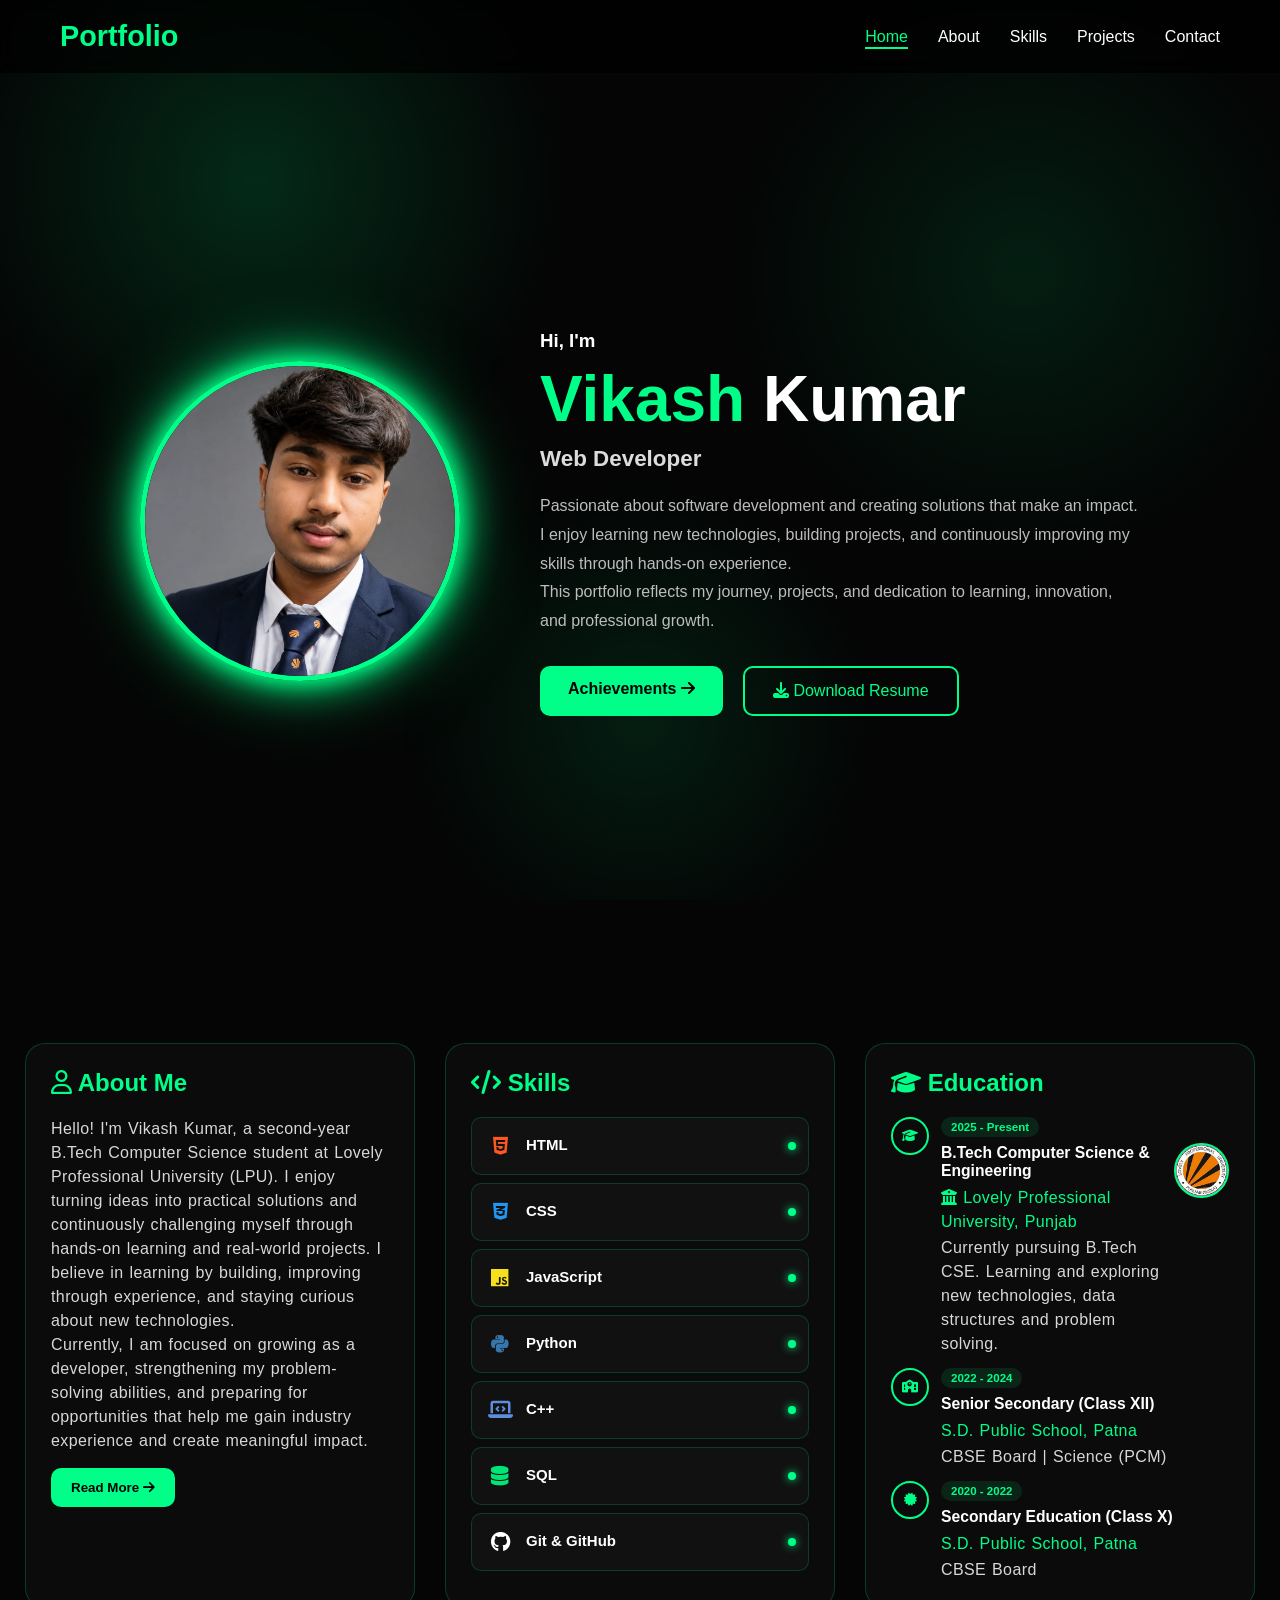
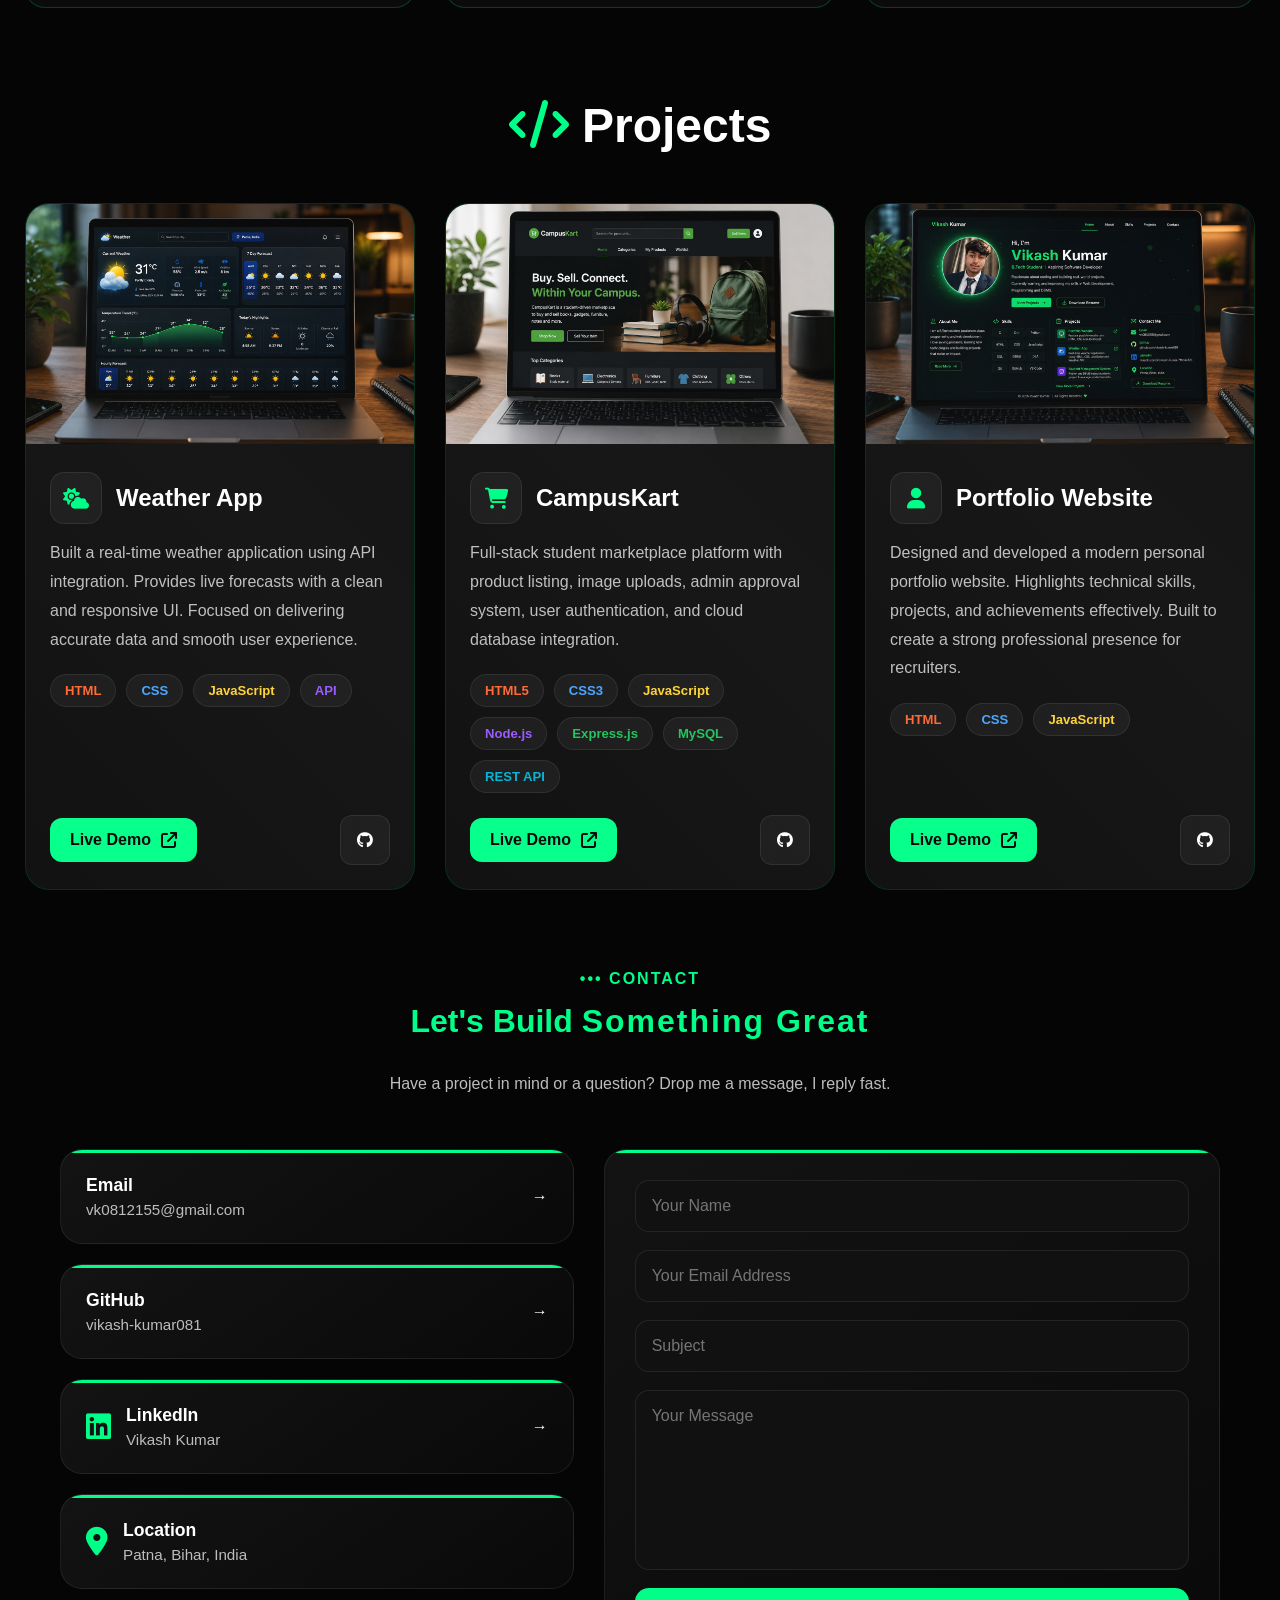
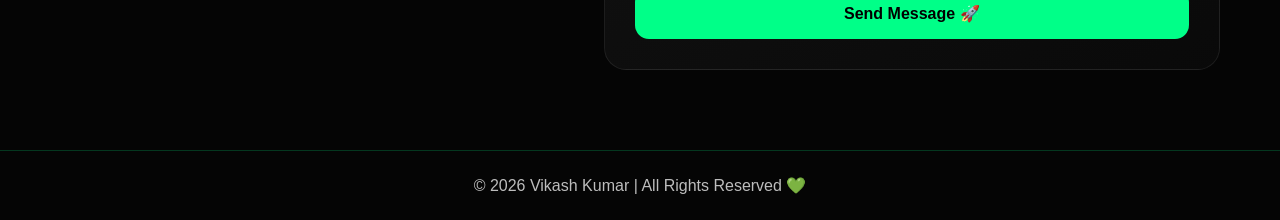
==== commit dc507e82: "Update index.html" ====
--- a/index.html
+++ b/index.html
@@ -725,7 +725,7 @@
         &times;
     </span>
 
-    <img src="profile.jpeg" class="full-image">
+    <img src="profile..jpeg" class="full-image">
 
 </div>
 
